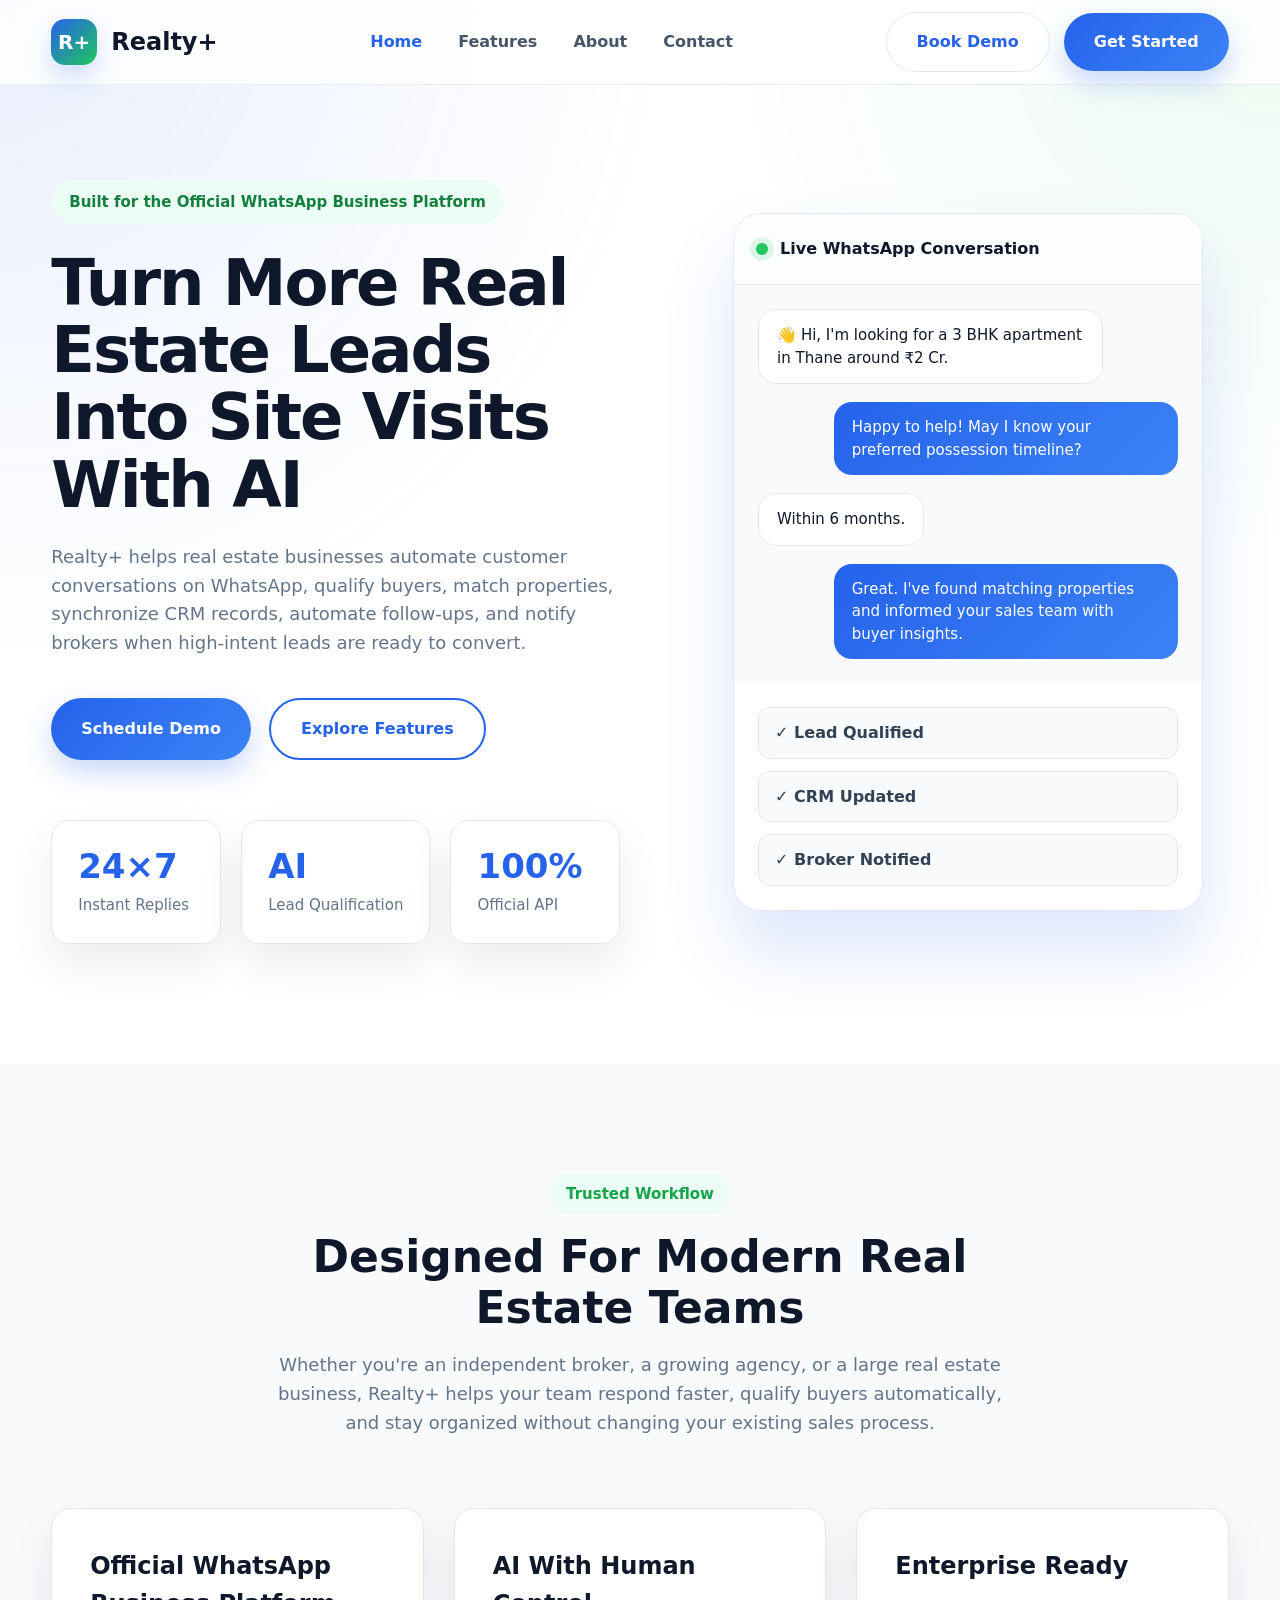
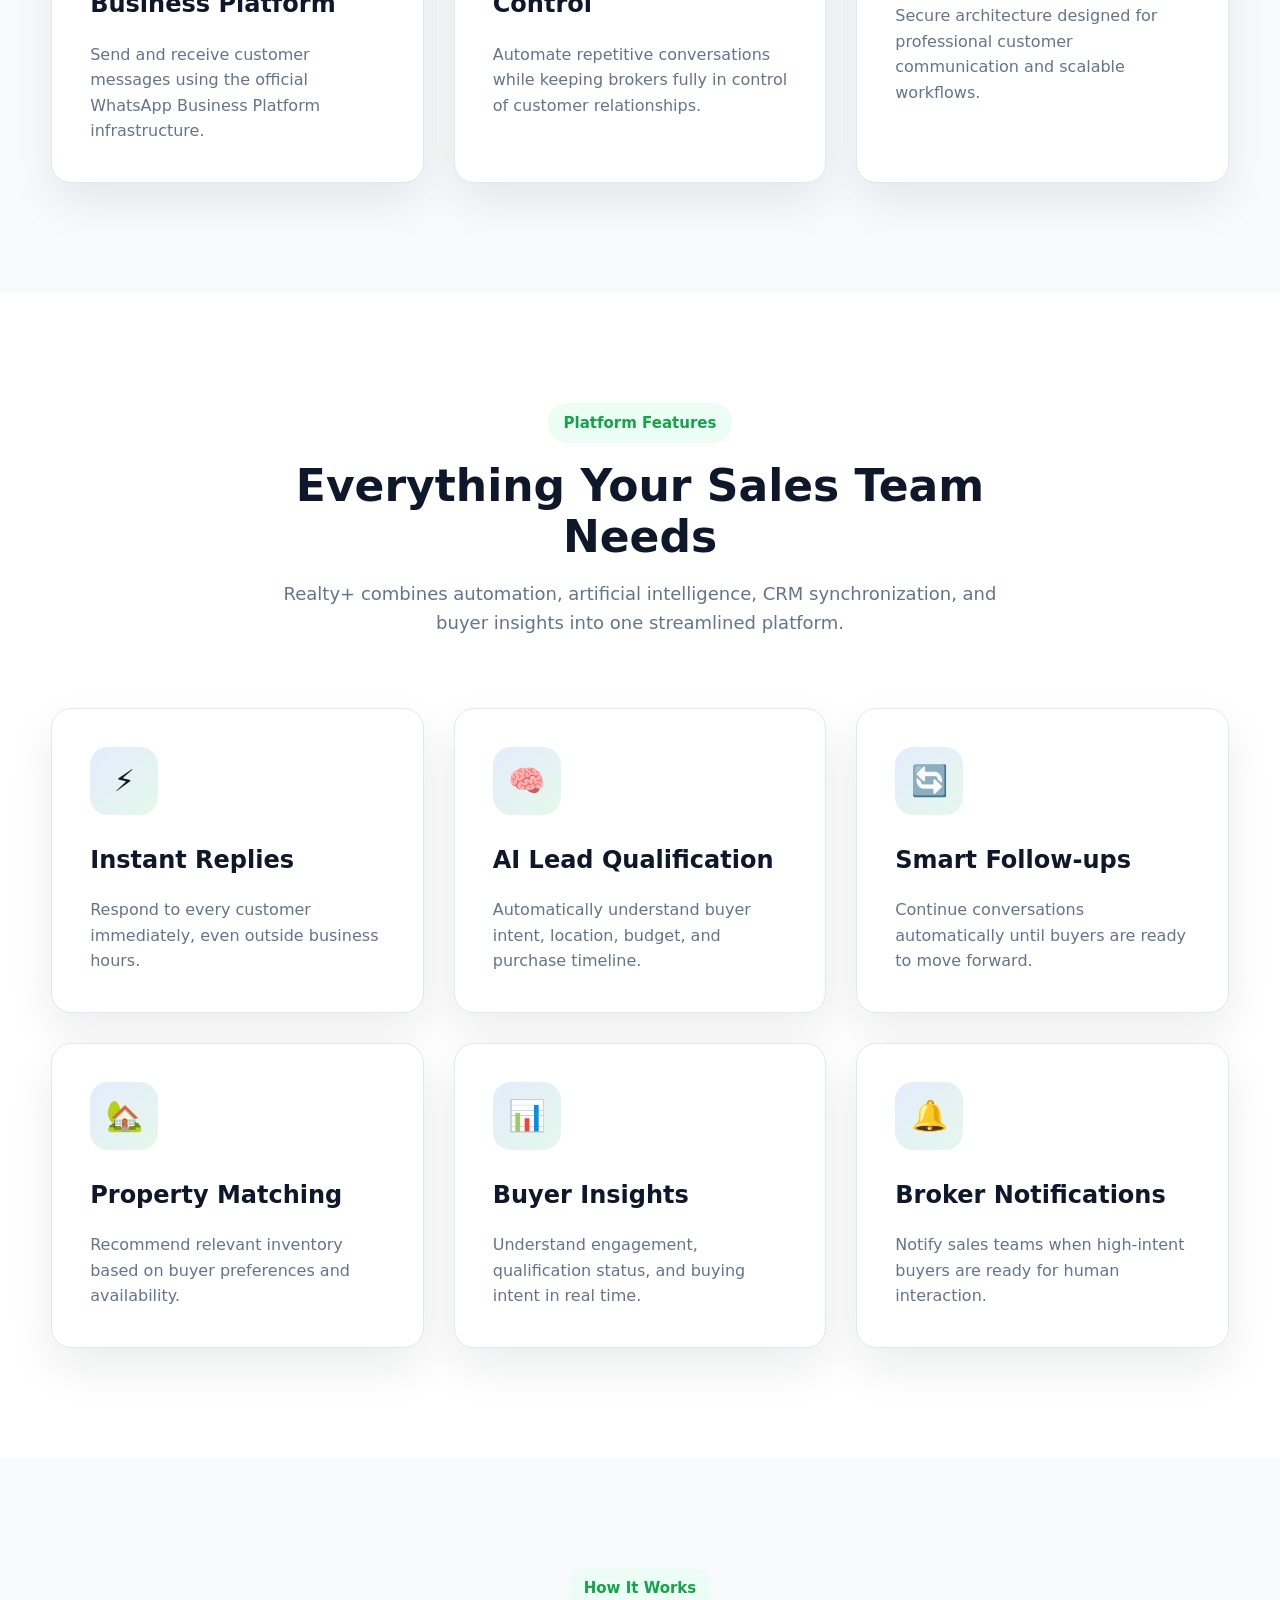
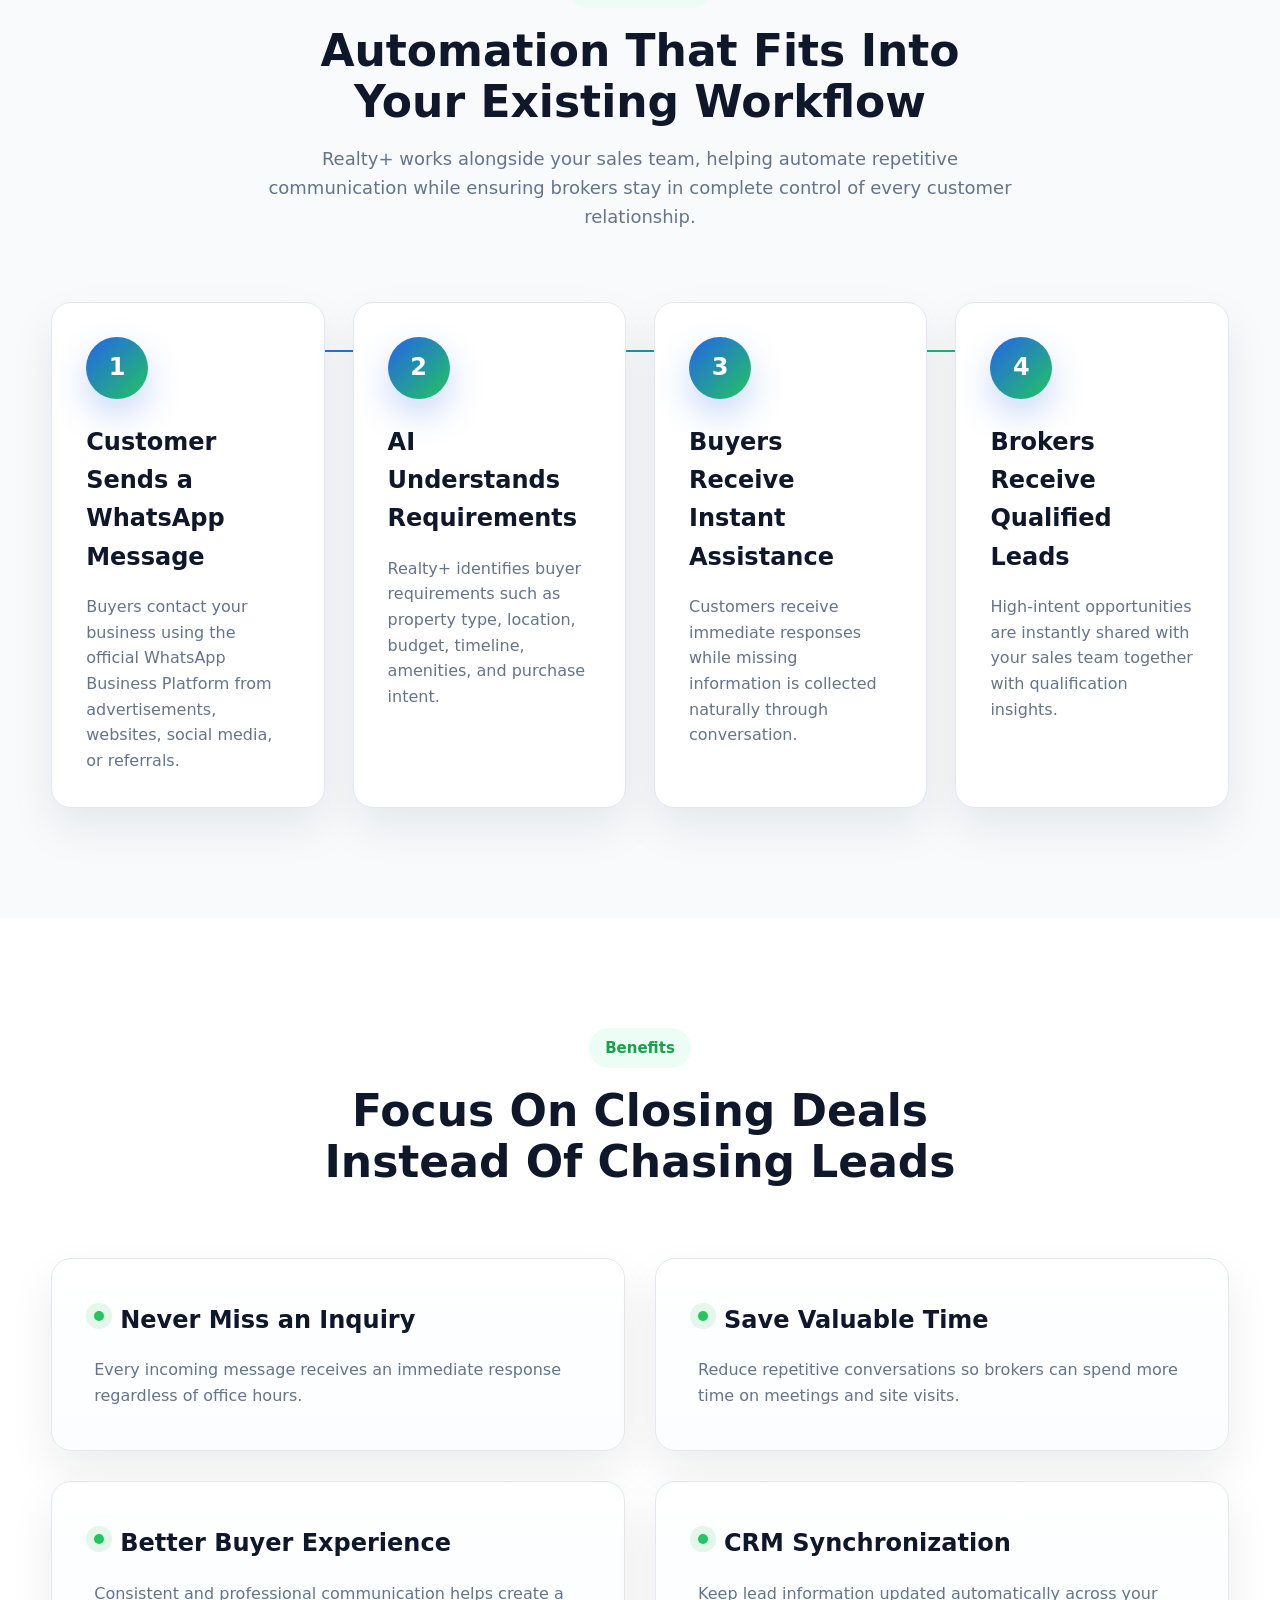
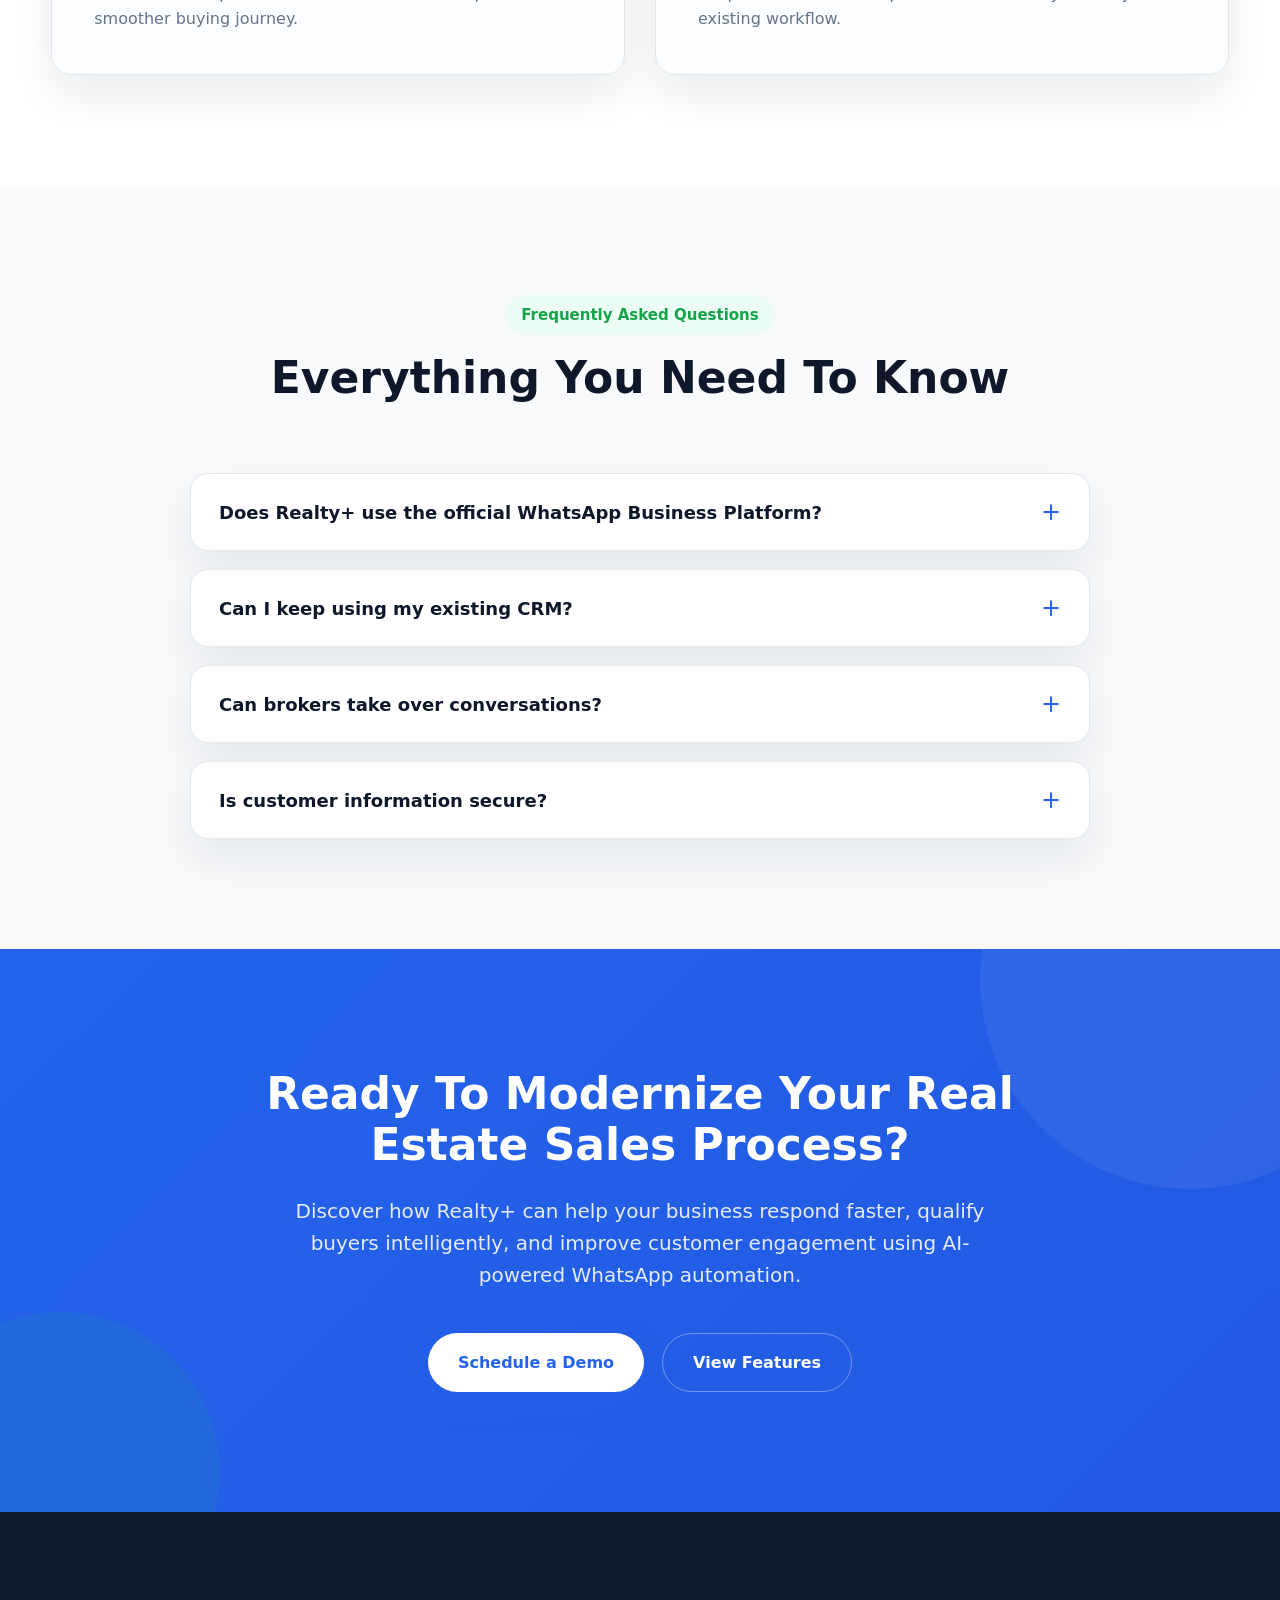
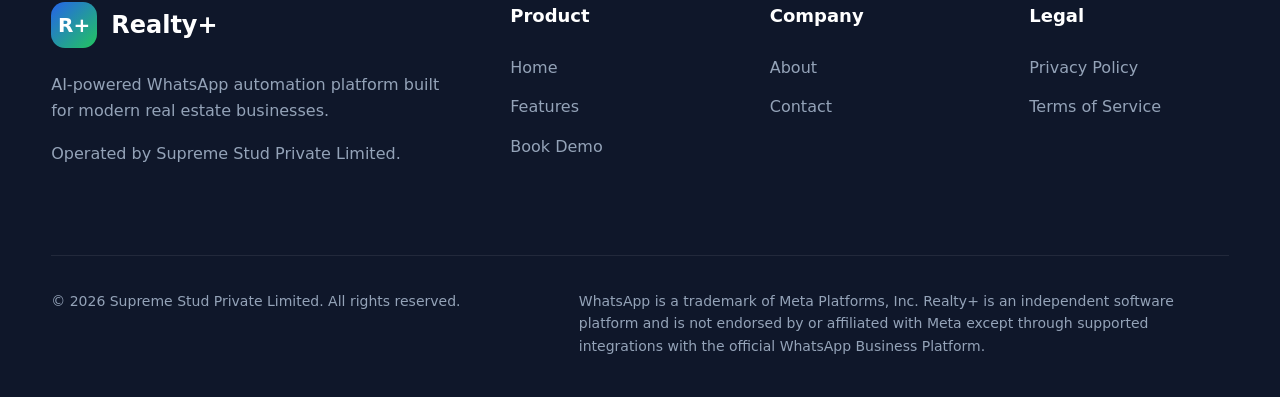
==== index.html @ c860bca6 "Add files via upload" ====
<!DOCTYPE html>
<html lang="en">

<head>

    <meta charset="UTF-8">
    <meta http-equiv="X-UA-Compatible" content="IE=edge">
    <meta name="viewport" content="width=device-width, initial-scale=1.0">

    <title>Realty+ | AI WhatsApp Automation for Real Estate Businesses</title>

    <meta name="description"
        content="Realty+ helps real estate businesses automate WhatsApp conversations using the official WhatsApp Business Platform. Instantly qualify leads, automate follow-ups, synchronize CRM, and convert more buyers.">

    <meta name="keywords"
        content="Real Estate AI, WhatsApp Automation, WhatsApp Business Platform, Broker CRM, Lead Qualification, Property Automation">

    <meta name="author" content="Supreme Stud Private Limited">

    <meta property="og:type" content="website">
    <meta property="og:title" content="Realty+">
    <meta property="og:description"
        content="AI-powered WhatsApp automation platform for modern real estate businesses.">

    <meta property="og:image" content="assets/logo.svg">

    <meta property="og:url" content="https://yourdomain.com">

    <meta name="twitter:card" content="summary_large_image">

    <link rel="icon" href="assets/favicon.svg">

    <link rel="stylesheet" href="css/style.css">
    <link rel="stylesheet" href="css/responsive.css">
    <link rel="stylesheet" href="css/animations.css">

</head>

<body>

    <!-- ================= NAVBAR ================= -->

    <header class="header">

        <div class="container">

            <nav class="navbar">

                <a href="index.html" class="logo">

                    <div class="logo-box">
                        R+
                    </div>

                    <span>Realty+</span>

                </a>

                <ul class="nav-menu">

                    <li><a href="index.html" class="active">Home</a></li>
                    <li><a href="features.html">Features</a></li>
                    <li><a href="about.html">About</a></li>
                    <li><a href="contact.html">Contact</a></li>

                </ul>

                <div class="nav-actions">

                    <a href="contact.html" class="btn btn-secondary">
                        Book Demo
                    </a>

                    <a href="contact.html" class="btn btn-primary">
                        Get Started
                    </a>

                </div>

                <div class="hamburger">

                    <span></span>
                    <span></span>
                    <span></span>

                </div>

            </nav>

        </div>

    </header>

    <!-- ================= HERO ================= -->

    <section class="hero">

        <div class="container hero-grid">

            <div class="hero-left">

                <div class="badge">

                    Built for the Official WhatsApp Business Platform

                </div>

                <h1>

                    Turn More Real Estate Leads Into Site Visits With AI

                </h1>

                <p>

                    Realty+ helps real estate businesses automate customer conversations on WhatsApp, qualify buyers,
                    match properties, synchronize CRM records, automate follow-ups, and notify brokers when high-intent
                    leads are ready to convert.

                </p>

                <div class="hero-buttons">

                    <a href="contact.html" class="btn btn-primary">

                        Schedule Demo

                    </a>

                    <a href="features.html" class="btn btn-outline">

                        Explore Features

                    </a>

                </div>

                <div class="hero-stats">

                    <div class="stat-card">

                        <h2>24×7</h2>

                        <span>Instant Replies</span>

                    </div>

                    <div class="stat-card">

                        <h2>AI</h2>

                        <span>Lead Qualification</span>

                    </div>

                    <div class="stat-card">

                        <h2>100%</h2>

                        <span>Official API</span>

                    </div>

                </div>

            </div>

            <div class="hero-right">

                <div class="chat-card">

                    <div class="chat-header">

                        <div class="status-dot"></div>

                        Live WhatsApp Conversation

                    </div>

                    <div class="chat-body">

                        <div class="message received">

                            👋 Hi, I'm looking for a 3 BHK apartment in Thane around ₹2 Cr.

                        </div>

                        <div class="message sent">

                            Happy to help! May I know your preferred possession timeline?

                        </div>

                        <div class="message received">

                            Within 6 months.

                        </div>

                        <div class="message sent">

                            Great. I've found matching properties and informed your sales team with buyer insights.

                        </div>

                    </div>

                    <div class="workflow">

                        <div class="workflow-item">

                            ✓ Lead Qualified

                        </div>

                        <div class="workflow-item">

                            ✓ CRM Updated

                        </div>

                        <div class="workflow-item">

                            ✓ Broker Notified

                        </div>

                    </div>

                </div>

            </div>

        </div>

    </section>

    <!-- ================= TRUST ================= -->

    <section class="trust">

        <div class="container">

            <div class="section-title">

                <span>

                    Trusted Workflow

                </span>

                <h2>

                    Designed For Modern Real Estate Teams

                </h2>

                <p>

                    Whether you're an independent broker, a growing agency, or a large real estate business, Realty+
                    helps your team respond faster, qualify buyers automatically, and stay organized without changing
                    your existing sales process.

                </p>

            </div>

            <div class="trust-grid">

                <div class="trust-card">

                    <h3>

                        Official WhatsApp Business Platform

                    </h3>

                    <p>

                        Send and receive customer messages using the official WhatsApp Business Platform infrastructure.

                    </p>

                </div>

                <div class="trust-card">

                    <h3>

                        AI With Human Control

                    </h3>

                    <p>

                        Automate repetitive conversations while keeping brokers fully in control of customer
                        relationships.

                    </p>

                </div>

                <div class="trust-card">

                    <h3>

                        Enterprise Ready

                    </h3>

                    <p>

                        Secure architecture designed for professional customer communication and scalable workflows.

                    </p>

                </div>

            </div>

        </div>

    </section>

    <!-- ================= FEATURES ================= -->

    <section class="features-preview">

        <div class="container">

            <div class="section-title">

                <span>

                    Platform Features

                </span>

                <h2>

                    Everything Your Sales Team Needs

                </h2>

                <p>

                    Realty+ combines automation, artificial intelligence, CRM synchronization, and buyer insights into
                    one streamlined platform.

                </p>

            </div>

            <div class="feature-grid">

                <div class="feature-card">

                    <div class="feature-icon">

                        ⚡

                    </div>

                    <h3>

                        Instant Replies

                    </h3>

                    <p>

                        Respond to every customer immediately, even outside business hours.

                    </p>

                </div>

                <div class="feature-card">

                    <div class="feature-icon">

                        🧠

                    </div>

                    <h3>

                        AI Lead Qualification

                    </h3>

                    <p>

                        Automatically understand buyer intent, location, budget, and purchase timeline.

                    </p>

                </div>

                <div class="feature-card">

                    <div class="feature-icon">

                        🔄

                    </div>

                    <h3>

                        Smart Follow-ups

                    </h3>

                    <p>

                        Continue conversations automatically until buyers are ready to move forward.

                    </p>

                </div>

                <div class="feature-card">

                    <div class="feature-icon">

                        🏡

                    </div>

                    <h3>

                        Property Matching

                    </h3>

                    <p>

                        Recommend relevant inventory based on buyer preferences and availability.

                    </p>

                </div>

                <div class="feature-card">

                    <div class="feature-icon">

                        📊

                    </div>

                    <h3>

                        Buyer Insights

                    </h3>

                    <p>

                        Understand engagement, qualification status, and buying intent in real time.

                    </p>

                </div>

                <div class="feature-card">

                    <div class="feature-icon">

                        🔔

                    </div>

                    <h3>

                        Broker Notifications

                    </h3>

                    <p>

                        Notify sales teams when high-intent buyers are ready for human interaction.

                    </p>

                </div>

            </div>

        </div>

    </section>

    <!-- CONTINUE IN PART 2 -->
         <!-- ================= HOW IT WORKS ================= -->

    <section class="how-it-works">

        <div class="container">

            <div class="section-title">

                <span>How It Works</span>

                <h2>
                    Automation That Fits Into Your Existing Workflow
                </h2>

                <p>
                    Realty+ works alongside your sales team, helping automate repetitive communication while ensuring brokers stay in complete control of every customer relationship.
                </p>

            </div>

            <div class="timeline">

                <div class="timeline-card">

                    <div class="timeline-number">
                        1
                    </div>

                    <h3>
                        Customer Sends a WhatsApp Message
                    </h3>

                    <p>
                        Buyers contact your business using the official WhatsApp Business Platform from advertisements, websites, social media, or referrals.
                    </p>

                </div>

                <div class="timeline-card">

                    <div class="timeline-number">
                        2
                    </div>

                    <h3>
                        AI Understands Requirements
                    </h3>

                    <p>
                        Realty+ identifies buyer requirements such as property type, location, budget, timeline, amenities, and purchase intent.
                    </p>

                </div>

                <div class="timeline-card">

                    <div class="timeline-number">
                        3
                    </div>

                    <h3>
                        Buyers Receive Instant Assistance
                    </h3>

                    <p>
                        Customers receive immediate responses while missing information is collected naturally through conversation.
                    </p>

                </div>

                <div class="timeline-card">

                    <div class="timeline-number">
                        4
                    </div>

                    <h3>
                        Brokers Receive Qualified Leads
                    </h3>

                    <p>
                        High-intent opportunities are instantly shared with your sales team together with qualification insights.
                    </p>

                </div>

            </div>

        </div>

    </section>

    <!-- ================= BENEFITS ================= -->

    <section class="benefits">

        <div class="container">

            <div class="section-title">

                <span>Benefits</span>

                <h2>
                    Focus On Closing Deals Instead Of Chasing Leads
                </h2>

            </div>

            <div class="benefit-grid">

                <div class="benefit-card">

                    <h3>
                        Never Miss an Inquiry
                    </h3>

                    <p>
                        Every incoming message receives an immediate response regardless of office hours.
                    </p>

                </div>

                <div class="benefit-card">

                    <h3>
                        Save Valuable Time
                    </h3>

                    <p>
                        Reduce repetitive conversations so brokers can spend more time on meetings and site visits.
                    </p>

                </div>

                <div class="benefit-card">

                    <h3>
                        Better Buyer Experience
                    </h3>

                    <p>
                        Consistent and professional communication helps create a smoother buying journey.
                    </p>

                </div>

                <div class="benefit-card">

                    <h3>
                        CRM Synchronization
                    </h3>

                    <p>
                        Keep lead information updated automatically across your existing workflow.
                    </p>

                </div>

            </div>

        </div>

    </section>

    <!-- ================= FAQ ================= -->

    <section class="faq">

        <div class="container">

            <div class="section-title">

                <span>Frequently Asked Questions</span>

                <h2>
                    Everything You Need To Know
                </h2>

            </div>

            <div class="faq-container">

                <div class="faq-item">

                    <button class="faq-question">

                        Does Realty+ use the official WhatsApp Business Platform?

                    </button>

                    <div class="faq-answer">

                        <p>
                            Yes. Realty+ is designed to work with the official WhatsApp Business Platform for business messaging.
                        </p>

                    </div>

                </div>

                <div class="faq-item">

                    <button class="faq-question">

                        Can I keep using my existing CRM?

                    </button>

                    <div class="faq-answer">

                        <p>
                            Realty+ is designed to synchronize customer information with supported CRM workflows, reducing manual work.
                        </p>

                    </div>

                </div>

                <div class="faq-item">

                    <button class="faq-question">

                        Can brokers take over conversations?

                    </button>

                    <div class="faq-answer">

                        <p>
                            Absolutely. Brokers remain in complete control and can continue conversations whenever required.
                        </p>

                    </div>

                </div>

                <div class="faq-item">

                    <button class="faq-question">

                        Is customer information secure?

                    </button>

                    <div class="faq-answer">

                        <p>
                            Realty+ is designed with secure business communication practices and responsible handling of customer information.
                        </p>

                    </div>

                </div>

            </div>

        </div>

    </section>

    <!-- ================= CTA ================= -->

    <section class="cta">

        <div class="container">

            <div class="cta-box">

                <h2>

                    Ready To Modernize Your Real Estate Sales Process?

                </h2>

                <p>

                    Discover how Realty+ can help your business respond faster, qualify buyers intelligently, and improve customer engagement using AI-powered WhatsApp automation.

                </p>

                <div class="cta-buttons">

                    <a href="contact.html" class="btn btn-primary">

                        Schedule a Demo

                    </a>

                    <a href="features.html" class="btn btn-secondary">

                        View Features

                    </a>

                </div>

            </div>

        </div>

    </section>

    <!-- ================= FOOTER ================= -->

    <footer class="footer">

        <div class="container">

            <div class="footer-grid">

                <div>

                    <div class="footer-logo">

                        <div class="logo-box">

                            R+

                        </div>

                        <span>

                            Realty+

                        </span>

                    </div>

                    <p>

                        AI-powered WhatsApp automation platform built for modern real estate businesses.

                    </p>

                    <p>

                        Operated by Supreme Stud Private Limited.

                    </p>

                </div>

                <div>

                    <h4>

                        Product

                    </h4>

                    <a href="index.html">Home</a>
                    <a href="features.html">Features</a>
                    <a href="contact.html">Book Demo</a>

                </div>

                <div>

                    <h4>

                        Company

                    </h4>

                    <a href="about.html">About</a>
                    <a href="contact.html">Contact</a>

                </div>

                <div>

                    <h4>

                        Legal

                    </h4>

                    <a href="privacy.html">Privacy Policy</a>
                    <a href="terms.html">Terms of Service</a>

                </div>

            </div>

            <div class="footer-bottom">

                <p>

                    © 2026 Supreme Stud Private Limited. All rights reserved.

                </p>

                <p>

                    WhatsApp is a trademark of Meta Platforms, Inc. Realty+ is an independent software platform and is not endorsed by or affiliated with Meta except through supported integrations with the official WhatsApp Business Platform.

                </p>

            </div>

        </div>

    </footer>

    <script type="application/ld+json">
    {
      "@context":"https://schema.org",
      "@type":"SoftwareApplication",
      "name":"Realty+",
      "applicationCategory":"BusinessApplication",
      "operatingSystem":"Web",
      "creator":{
        "@type":"Organization",
        "name":"Supreme Stud Private Limited"
      },
      "description":"AI-powered WhatsApp automation platform for real estate businesses.",
      "offers":{
        "@type":"Offer",
        "price":"0",
        "priceCurrency":"INR"
      }
    }
    </script>

    <script src="js/main.js"></script>
    <script src="js/animations.js"></script>

</body>

</html>
---- css/style.css ----
/* ==========================================================
   REALTY+
   Main Stylesheet
   Part 1/4
   ========================================================== */

/* =========================
   RESET
========================= */

*,
*::before,
*::after{
    margin:0;
    padding:0;
    box-sizing:border-box;
}

html{
    scroll-behavior:smooth;
}

body{

    font-family:
    Inter,
    system-ui,
    -apple-system,
    BlinkMacSystemFont,
    "Segoe UI",
    sans-serif;

    background:#ffffff;
    color:#0f172a;
    line-height:1.6;
    overflow-x:hidden;
}

img{
    max-width:100%;
    display:block;
}

a{
    text-decoration:none;
    color:inherit;
}

button{
    border:none;
    background:none;
    font-family:inherit;
    cursor:pointer;
}

ul{
    list-style:none;
}

section{
    padding:110px 0;
}

.container{

    width:min(1180px,92%);
    margin:auto;

}

/* =========================
   COLORS
========================= */

:root{

--primary:#2563eb;
--primary-dark:#1d4ed8;

--green:#22c55e;
--green-dark:#16a34a;

--white:#ffffff;

--bg:#f8fafc;

--text:#0f172a;

--muted:#64748b;

--border:#e2e8f0;

--shadow:

0 20px 45px rgba(15,23,42,.08);

--radius:20px;

--transition:.35s ease;

}

/* =========================
   TYPOGRAPHY
========================= */

h1{

font-size:64px;
line-height:1.05;
font-weight:800;
letter-spacing:-2px;

}

h2{

font-size:44px;
line-height:1.15;
font-weight:700;

}

h3{

font-size:24px;
font-weight:700;

}

h4{

font-size:18px;
font-weight:600;

}

p{

font-size:18px;
color:var(--muted);

}

.section-title{

max-width:760px;
margin:auto;
text-align:center;
margin-bottom:70px;

}

.section-title span{

display:inline-flex;

padding:8px 16px;

border-radius:999px;

background:#ecfdf5;

color:var(--green-dark);

font-weight:700;

margin-bottom:18px;

font-size:15px;

}

.section-title h2{

margin-bottom:18px;

}

/* =========================
   BUTTONS
========================= */

.btn{

display:inline-flex;

align-items:center;

justify-content:center;

gap:10px;

padding:16px 30px;

border-radius:999px;

font-weight:700;

transition:var(--transition);

}

.btn-primary{

background:linear-gradient(
135deg,
var(--primary),
#3b82f6
);

color:#fff;

box-shadow:

0 12px 28px rgba(37,99,235,.25);

}

.btn-primary:hover{

transform:translateY(-4px);

box-shadow:

0 20px 45px rgba(37,99,235,.35);

}

.btn-secondary{

background:#fff;

color:var(--primary);

border:1px solid var(--border);

}

.btn-secondary:hover{

background:#f8fafc;

transform:translateY(-3px);

}

.btn-outline{

background:transparent;

border:2px solid var(--primary);

color:var(--primary);

}

.btn-outline:hover{

background:var(--primary);

color:#fff;

}

/* =========================
   HEADER
========================= */

.header{

position:fixed;

top:0;

left:0;

width:100%;

z-index:999;

background:rgba(255,255,255,.82);

backdrop-filter:blur(18px);

border-bottom:1px solid rgba(226,232,240,.7);

transition:var(--transition);

}

.navbar{

height:84px;

display:flex;

align-items:center;

justify-content:space-between;

}

.logo{

display:flex;

align-items:center;

gap:14px;

font-weight:800;

font-size:24px;

}

.logo-box{

width:46px;

height:46px;

border-radius:14px;

background:linear-gradient(
135deg,
var(--primary),
var(--green)
);

display:flex;

align-items:center;

justify-content:center;

font-weight:800;

color:#fff;

font-size:20px;

box-shadow:

0 12px 24px rgba(37,99,235,.20);

}

.nav-menu{

display:flex;

align-items:center;

gap:36px;

}

.nav-menu a{

font-weight:600;

color:#475569;

transition:var(--transition);

position:relative;

}

.nav-menu a:hover{

color:var(--primary);

}

.nav-menu a.active{

color:var(--primary);

}

.nav-menu a::after{

content:"";

position:absolute;

left:0;

bottom:-8px;

width:0;

height:2px;

background:var(--primary);

transition:.3s;

}

.nav-menu a:hover::after{

width:100%;

}

.nav-actions{

display:flex;

gap:14px;

align-items:center;

}

.hamburger{

display:none;

flex-direction:column;

gap:6px;

cursor:pointer;

}

.hamburger span{

width:26px;

height:2px;

background:#0f172a;

transition:.3s;

}

/* =========================
   HERO
========================= */

.hero{

padding-top:180px;

padding-bottom:120px;

position:relative;

overflow:hidden;

background:

radial-gradient(
circle at top left,
rgba(37,99,235,.10),
transparent 40%
),

radial-gradient(
circle at top right,
rgba(34,197,94,.08),
transparent 35%
),

#ffffff;

}

.hero-grid{

display:grid;

grid-template-columns:

1.05fr
0.95fr;

align-items:center;

gap:80px;

}

.badge{

display:inline-flex;

align-items:center;

padding:10px 18px;

border-radius:999px;

background:#ecfdf5;

color:#15803d;

font-weight:700;

margin-bottom:26px;

font-size:15px;

}

.hero-left p{

margin-top:24px;

max-width:620px;

}

.hero-buttons{

display:flex;

gap:18px;

margin-top:40px;

flex-wrap:wrap;

}

.hero-stats{

display:flex;

gap:20px;

margin-top:60px;

flex-wrap:wrap;

}

.stat-card{

background:#fff;

border:1px solid var(--border);

border-radius:18px;

padding:26px;

min-width:170px;

box-shadow:var(--shadow);

transition:var(--transition);

}

.stat-card:hover{

transform:translateY(-8px);

}

.stat-card h2{

font-size:34px;

color:var(--primary);

margin-bottom:6px;

}

.stat-card span{

font-size:15px;

color:var(--muted);

}

/* =========================
   HERO CHAT CARD
========================= */

.hero-right{

display:flex;

justify-content:center;

}

.chat-card{

width:100%;

max-width:470px;

background:#fff;

border-radius:28px;

border:1px solid var(--border);

box-shadow:

0 30px 60px rgba(15,23,42,.10);

overflow:hidden;

}

.chat-header{

display:flex;

align-items:center;

gap:12px;

padding:22px;

border-bottom:1px solid var(--border);

font-weight:700;

background:#fbfdff;

}

.status-dot{

width:12px;

height:12px;

border-radius:50%;

background:var(--green);

box-shadow:

0 0 0 6px rgba(34,197,94,.15);

}

.chat-body{

padding:24px;

display:flex;

flex-direction:column;

gap:18px;

background:#f8fafc;

}

.message{

max-width:82%;

padding:14px 18px;

border-radius:18px;

font-size:15px;

line-height:1.5;

}

.received{

align-self:flex-start;

background:#fff;

border:1px solid var(--border);

}

.sent{

align-self:flex-end;

background:linear-gradient(
135deg,
var(--primary),
#3b82f6
);

color:#fff;

}

.workflow{

padding:24px;

display:flex;

flex-direction:column;

gap:12px;

background:#fff;

}

.workflow-item{

display:flex;

align-items:center;

gap:12px;

font-weight:600;

color:#334155;

padding:12px 16px;

border-radius:12px;

background:#f8fafc;

border:1px solid var(--border);

}
/* ==========================================================
   TRUST SECTION
========================================================== */

.trust{

background:var(--bg);

}

.trust-grid{

display:grid;

grid-template-columns:repeat(3,1fr);

gap:30px;

}

.trust-card{

background:#fff;

padding:38px;

border-radius:var(--radius);

border:1px solid var(--border);

box-shadow:var(--shadow);

transition:var(--transition);

}

.trust-card:hover{

transform:translateY(-10px);

border-color:rgba(37,99,235,.25);

}

.trust-card h3{

margin-bottom:18px;

color:var(--text);

}

.trust-card p{

font-size:16px;

}

/* ==========================================================
   FEATURES
========================================================== */

.features-preview{

background:#fff;

}

.feature-grid{

display:grid;

grid-template-columns:repeat(3,1fr);

gap:30px;

}

.feature-card{

background:#fff;

padding:38px;

border-radius:var(--radius);

border:1px solid var(--border);

box-shadow:var(--shadow);

transition:var(--transition);

position:relative;

overflow:hidden;

}

.feature-card::before{

content:"";

position:absolute;

left:0;

top:0;

width:100%;

height:5px;

background:linear-gradient(
90deg,
var(--primary),
var(--green)
);

transform:scaleX(0);

transform-origin:left;

transition:.35s;

}

.feature-card:hover::before{

transform:scaleX(1);

}

.feature-card:hover{

transform:translateY(-12px);

box-shadow:

0 30px 60px rgba(15,23,42,.12);

}

.feature-icon{

width:68px;

height:68px;

border-radius:18px;

display:flex;

align-items:center;

justify-content:center;

font-size:30px;

margin-bottom:26px;

background:linear-gradient(
135deg,
rgba(37,99,235,.12),
rgba(34,197,94,.12)
);

}

.feature-card h3{

margin-bottom:18px;

}

.feature-card p{

font-size:16px;

}

/* ==========================================================
   HOW IT WORKS
========================================================== */

.how-it-works{

background:var(--bg);

position:relative;

overflow:hidden;

}

.timeline{

display:grid;

grid-template-columns:repeat(4,1fr);

gap:28px;

position:relative;

}

.timeline::before{

content:"";

position:absolute;

left:8%;

right:8%;

top:48px;

height:2px;

background:linear-gradient(
90deg,
var(--primary),
var(--green)
);

z-index:0;

}

.timeline-card{

position:relative;

z-index:2;

background:#fff;

padding:34px;

border-radius:var(--radius);

border:1px solid var(--border);

box-shadow:var(--shadow);

transition:var(--transition);

}

.timeline-card:hover{

transform:translateY(-10px);

}

.timeline-number{

width:62px;

height:62px;

border-radius:50%;

background:linear-gradient(
135deg,
var(--primary),
var(--green)
);

display:flex;

align-items:center;

justify-content:center;

font-size:24px;

font-weight:700;

color:#fff;

margin-bottom:24px;

box-shadow:

0 15px 35px rgba(37,99,235,.25);

}

.timeline-card h3{

margin-bottom:18px;

}

.timeline-card p{

font-size:16px;

}

/* ==========================================================
   BENEFITS
========================================================== */

.benefits{

background:#fff;

}

.benefit-grid{

display:grid;

grid-template-columns:repeat(2,1fr);

gap:30px;

}

.benefit-card{

padding:42px;

border-radius:var(--radius);

background:linear-gradient(
180deg,
#ffffff,
#fbfdff
);

border:1px solid var(--border);

box-shadow:var(--shadow);

transition:var(--transition);

}

.benefit-card:hover{

transform:translateY(-10px);

}

.benefit-card h3{

margin-bottom:18px;

position:relative;

padding-left:26px;

}

.benefit-card h3::before{

content:"";

position:absolute;

left:0;

top:10px;

width:10px;

height:10px;

border-radius:50%;

background:var(--green);

box-shadow:

0 0 0 8px rgba(34,197,94,.12);

}

.benefit-card p{

font-size:16px;

}

/* ==========================================================
   CTA
========================================================== */

.cta{

padding:120px 0;

background:linear-gradient(
135deg,
#2563eb,
#1d4ed8
);

position:relative;

overflow:hidden;

}

.cta::before{

content:"";

position:absolute;

width:420px;

height:420px;

border-radius:50%;

background:rgba(255,255,255,.06);

top:-180px;

right:-120px;

}

.cta::after{

content:"";

position:absolute;

width:320px;

height:320px;

border-radius:50%;

background:rgba(34,197,94,.08);

bottom:-120px;

left:-100px;

}

.cta-box{

position:relative;

z-index:2;

max-width:860px;

margin:auto;

text-align:center;

}

.cta-box h2{

color:#fff;

margin-bottom:24px;

}

.cta-box p{

color:rgba(255,255,255,.88);

font-size:20px;

max-width:700px;

margin:auto;

margin-bottom:42px;

}

.cta-buttons{

display:flex;

justify-content:center;

gap:18px;

flex-wrap:wrap;

}

.cta .btn-primary{

background:#fff;

color:var(--primary);

}

.cta .btn-primary:hover{

background:#f8fafc;

}

.cta .btn-secondary{

background:transparent;

color:#fff;

border:1px solid rgba(255,255,255,.35);

}

.cta .btn-secondary:hover{

background:rgba(255,255,255,.12);

}
/* ==========================================================
   FAQ
========================================================== */

.faq{

background:var(--bg);

}

.faq-container{

max-width:900px;

margin:auto;

display:flex;

flex-direction:column;

gap:18px;

}

.faq-item{

background:#fff;

border:1px solid var(--border);

border-radius:18px;

overflow:hidden;

box-shadow:var(--shadow);

transition:var(--transition);

}

.faq-item:hover{

transform:translateY(-4px);

}

.faq-question{

width:100%;

padding:24px 28px;

display:flex;

justify-content:space-between;

align-items:center;

font-size:18px;

font-weight:700;

text-align:left;

color:var(--text);

cursor:pointer;

}

.faq-question::after{

content:"+";

font-size:24px;

font-weight:500;

color:var(--primary);

transition:var(--transition);

}

.faq-item.active .faq-question::after{

transform:rotate(45deg);

}

.faq-answer{

max-height:0;

overflow:hidden;

transition:max-height .35s ease;

}

.faq-answer p{

padding:0 28px 24px;

font-size:16px;

}

/* ==========================================================
   FOOTER
========================================================== */

.footer{

background:#0f172a;

padding:90px 0 40px;

color:#cbd5e1;

}

.footer-grid{

display:grid;

grid-template-columns:2fr 1fr 1fr 1fr;

gap:60px;

margin-bottom:70px;

}

.footer-logo{

display:flex;

align-items:center;

gap:14px;

margin-bottom:24px;

font-size:24px;

font-weight:800;

color:#fff;

}

.footer .logo-box{

box-shadow:none;

}

.footer h4{

color:#fff;

margin-bottom:24px;

}

.footer a{

display:block;

margin-bottom:14px;

color:#94a3b8;

transition:var(--transition);

}

.footer a:hover{

color:#fff;

padding-left:6px;

}

.footer p{

color:#94a3b8;

font-size:16px;

margin-bottom:18px;

}

.footer-bottom{

padding-top:34px;

border-top:1px solid rgba(255,255,255,.08);

display:flex;

justify-content:space-between;

align-items:flex-start;

gap:30px;

flex-wrap:wrap;

}

.footer-bottom p{

font-size:14px;

max-width:650px;

margin:0;

}

/* ==========================================================
   COMMON CARD
========================================================== */

.card{

background:#fff;

border:1px solid var(--border);

border-radius:var(--radius);

padding:40px;

box-shadow:var(--shadow);

transition:var(--transition);

}

.card:hover{

transform:translateY(-8px);

}

/* ==========================================================
   PAGE HERO
========================================================== */

.page-hero{

padding-top:180px;

padding-bottom:110px;

background:

radial-gradient(circle at left top,
rgba(37,99,235,.08),
transparent 40%),

radial-gradient(circle at right top,
rgba(34,197,94,.08),
transparent 35%),

#fff;

text-align:center;

}

.page-hero h1{

max-width:900px;

margin:auto;

margin-bottom:24px;

}

.page-hero p{

max-width:760px;

margin:auto;

font-size:20px;

}

/* ==========================================================
   CONTACT
========================================================== */

.contact-section{

background:var(--bg);

}

.contact-grid{

display:grid;

grid-template-columns:1fr 1fr;

gap:50px;

align-items:start;

}

.contact-card{

background:#fff;

padding:42px;

border-radius:var(--radius);

border:1px solid var(--border);

box-shadow:var(--shadow);

}

.contact-card h3{

margin-bottom:20px;

}

.contact-item{

margin-bottom:28px;

}

.contact-item h4{

margin-bottom:8px;

color:var(--primary);

}

.contact-form{

display:flex;

flex-direction:column;

gap:22px;

}

.contact-form input,

.contact-form textarea,

.contact-form select{

width:100%;

padding:18px 20px;

border-radius:14px;

border:1px solid var(--border);

background:#fff;

font-size:16px;

font-family:inherit;

transition:var(--transition);

outline:none;

}

.contact-form textarea{

min-height:180px;

resize:vertical;

}

.contact-form input:focus,

.contact-form textarea:focus,

.contact-form select:focus{

border-color:var(--primary);

box-shadow:

0 0 0 4px rgba(37,99,235,.10);

}

/* ==========================================================
   ABOUT
========================================================== */

.company-grid{

display:grid;

grid-template-columns:1fr 1fr;

gap:50px;

align-items:center;

}

.company-card{

padding:40px;

border-radius:var(--radius);

background:#fff;

border:1px solid var(--border);

box-shadow:var(--shadow);

}

.company-card ul{

margin-top:24px;

display:flex;

flex-direction:column;

gap:18px;

}

.company-card li{

display:flex;

align-items:flex-start;

gap:12px;

color:var(--muted);

}

.company-card li::before{

content:"✓";

font-weight:700;

color:var(--green);

margin-top:1px;

}

/* ==========================================================
   FEATURE PAGE
========================================================== */

.feature-section{

background:#fff;

}

.feature-row{

display:grid;

grid-template-columns:1fr 1fr;

gap:60px;

align-items:center;

margin-bottom:110px;

}

.feature-row:last-child{

margin-bottom:0;

}

.feature-content h2{

margin-bottom:20px;

}

.feature-content p{

margin-bottom:26px;

}

.feature-content ul{

display:flex;

flex-direction:column;

gap:16px;

}

.feature-content li{

display:flex;

gap:12px;

color:var(--muted);

}

.feature-content li::before{

content:"✔";

color:var(--green);

font-weight:700;

}

.feature-visual{

background:linear-gradient(
135deg,
rgba(37,99,235,.08),
rgba(34,197,94,.08)
);

border-radius:30px;

border:1px solid var(--border);

min-height:420px;

display:flex;

align-items:center;

justify-content:center;

padding:40px;

box-shadow:var(--shadow);

}
/* ==========================================================
   PRIVACY & TERMS PAGES
========================================================== */

.legal-section{

background:var(--bg);

}

.legal-container{

max-width:900px;

margin:auto;

background:#fff;

padding:60px;

border-radius:var(--radius);

border:1px solid var(--border);

box-shadow:var(--shadow);

}

.legal-container h2{

font-size:32px;

margin-top:50px;

margin-bottom:18px;

}

.legal-container h2:first-child{

margin-top:0;

}

.legal-container h3{

font-size:22px;

margin-top:32px;

margin-bottom:14px;

}

.legal-container p{

margin-bottom:18px;

font-size:17px;

line-height:1.9;

}

.legal-container ul{

margin:20px 0 30px 22px;

list-style:disc;

}

.legal-container li{

margin-bottom:12px;

color:var(--muted);

line-height:1.8;

}

/* ==========================================================
   TABLE
========================================================== */

.table-wrapper{

overflow-x:auto;

margin:30px 0;

}

table{

width:100%;

border-collapse:collapse;

}

th{

background:var(--primary);

color:#fff;

font-weight:700;

padding:18px;

text-align:left;

}

td{

padding:18px;

border:1px solid var(--border);

font-size:16px;

color:var(--muted);

}

tr:nth-child(even){

background:#f8fafc;

}

/* ==========================================================
   BADGES
========================================================== */

.badge-blue{

display:inline-flex;

align-items:center;

padding:8px 18px;

border-radius:999px;

background:rgba(37,99,235,.10);

color:var(--primary);

font-weight:700;

font-size:14px;

}

.badge-green{

display:inline-flex;

align-items:center;

padding:8px 18px;

border-radius:999px;

background:rgba(34,197,94,.12);

color:var(--green-dark);

font-weight:700;

font-size:14px;

}

/* ==========================================================
   DIVIDERS
========================================================== */

.divider{

width:100%;

height:1px;

background:var(--border);

margin:70px 0;

}

/* ==========================================================
   UTILITIES
========================================================== */

.text-center{

text-align:center;

}

.text-left{

text-align:left;

}

.mt-20{

margin-top:20px;

}

.mt-30{

margin-top:30px;

}

.mt-40{

margin-top:40px;

}

.mt-60{

margin-top:60px;

}

.mb-20{

margin-bottom:20px;

}

.mb-40{

margin-bottom:40px;

}

.mb-60{

margin-bottom:60px;

}

.w-100{

width:100%;

}

.hidden{

display:none;

}

.shadow{

box-shadow:var(--shadow);

}

.radius{

border-radius:var(--radius);

}

/* ==========================================================
   SCROLLBAR
========================================================== */

::-webkit-scrollbar{

width:10px;

}

::-webkit-scrollbar-track{

background:#eef2f7;

}

::-webkit-scrollbar-thumb{

background:linear-gradient(
180deg,
var(--primary),
var(--green)
);

border-radius:999px;

}

::-webkit-scrollbar-thumb:hover{

background:var(--primary);

}

/* ==========================================================
   SELECTION
========================================================== */

::selection{

background:rgba(37,99,235,.18);

color:var(--text);

}

/* ==========================================================
   FOCUS
========================================================== */

:focus-visible{

outline:3px solid rgba(37,99,235,.25);

outline-offset:3px;

}

/* ==========================================================
   SMOOTH TRANSITIONS
========================================================== */

a,
button,
input,
textarea,
select,
.card,
.feature-card,
.trust-card,
.timeline-card,
.benefit-card,
.stat-card,
.contact-card{

transition:all .3s ease;

}

/* ==========================================================
   IMAGE HELPERS
========================================================== */

.img-fluid{

width:100%;

height:auto;

display:block;

}

.rounded{

border-radius:24px;

}

.object-cover{

object-fit:cover;

}

/* ==========================================================
   SPACING HELPERS
========================================================== */

.py-0{

padding-top:0;

padding-bottom:0;

}

.py-60{

padding-top:60px;

padding-bottom:60px;

}

.py-80{

padding-top:80px;

padding-bottom:80px;

}

.py-120{

padding-top:120px;

padding-bottom:120px;

}

/* ==========================================================
   END OF FILE
========================================================== */
---- css/responsive.css ----
/* ==========================================================
   REALTY+
   Responsive Stylesheet
========================================================== */

/* ==========================
   1200px
========================== */

@media (max-width:1200px){

.hero-grid{

grid-template-columns:1fr;
gap:70px;

}

.hero-left{

text-align:center;

}

.hero-left p{

margin-left:auto;
margin-right:auto;

}

.hero-buttons{

justify-content:center;

}

.hero-stats{

justify-content:center;

}

.hero-right{

order:-1;

}

.timeline{

grid-template-columns:repeat(2,1fr);

}

.timeline::before{

display:none;

}

.feature-row{

grid-template-columns:1fr;

}

.company-grid{

grid-template-columns:1fr;

}

.contact-grid{

grid-template-columns:1fr;

}

}

/* ==========================
   992px
========================== */

@media (max-width:992px){

h1{

font-size:52px;

}

h2{

font-size:38px;

}

section{

padding:90px 0;

}

.feature-grid{

grid-template-columns:repeat(2,1fr);

}

.trust-grid{

grid-template-columns:1fr;

}

.footer-grid{

grid-template-columns:repeat(2,1fr);

gap:40px;

}

.nav-actions{

display:none;

}

.nav-menu{

position:fixed;

top:84px;

right:-100%;

width:300px;

height:calc(100vh - 84px);

background:#ffffff;

display:flex;

flex-direction:column;

justify-content:flex-start;

align-items:flex-start;

padding:40px;

gap:28px;

box-shadow:-10px 0 30px rgba(15,23,42,.08);

transition:.35s ease;

}

.nav-menu.active{

right:0;

}

.hamburger{

display:flex;

}

}

/* ==========================
   768px
========================== */

@media (max-width:768px){

h1{

font-size:42px;
letter-spacing:-1px;

}

h2{

font-size:34px;

}

p{

font-size:17px;

}

.hero{

padding-top:150px;

}

.hero-grid{

gap:50px;

}

.chat-card{

max-width:100%;

}

.feature-grid{

grid-template-columns:1fr;

}

.timeline{

grid-template-columns:1fr;

}

.benefit-grid{

grid-template-columns:1fr;

}

.hero-stats{

flex-direction:column;

align-items:center;

}

.stat-card{

width:100%;
max-width:320px;

}

.footer-grid{

grid-template-columns:1fr;

}

.footer-bottom{

flex-direction:column;

}

.page-hero{

padding-top:150px;

}

.legal-container{

padding:40px 28px;

}

.cta-buttons{

flex-direction:column;

align-items:center;

}

.hero-buttons{

flex-direction:column;

align-items:center;

}

.hero-buttons .btn,
.cta-buttons .btn{

width:100%;
max-width:320px;

}

}

/* ==========================
   576px
========================== */

@media (max-width:576px){

.container{

width:92%;

}

section{

padding:75px 0;

}

h1{

font-size:36px;

}

h2{

font-size:30px;

}

.navbar{

height:76px;

}

.logo{

font-size:22px;

}

.logo-box{

width:42px;
height:42px;
font-size:18px;

}

.badge{

font-size:13px;
padding:8px 14px;

}

.hero-stats{

margin-top:40px;

}

.stat-card{

padding:20px;

}

.feature-card,
.trust-card,
.timeline-card,
.benefit-card,
.company-card,
.contact-card{

padding:28px;

}

.chat-header{

padding:18px;

}

.chat-body{

padding:18px;

}

.workflow{

padding:18px;

}

.message{

font-size:14px;

}

.contact-form input,
.contact-form textarea,
.contact-form select{

padding:16px;

}

.btn{

padding:15px 24px;

}

.section-title{

margin-bottom:50px;

}

}

/* ==========================
   420px
========================== */

@media (max-width:420px){

h1{

font-size:32px;

}

h2{

font-size:27px;

}

.hero{

padding-top:135px;

}

.logo span{

display:none;

}

.nav-menu{

width:100%;

}

.chat-card{

border-radius:20px;

}

.footer{

padding-top:70px;

}

.footer-logo{

font-size:22px;

}

}
---- css/animations.css ----
/* ==========================================================
   REALTY+
   Animations
========================================================== */

/* ==========================
   KEYFRAMES
========================== */

@keyframes fadeUp{

0%{

opacity:0;
transform:translateY(50px);

}

100%{

opacity:1;
transform:translateY(0);

}

}

@keyframes fadeDown{

0%{

opacity:0;
transform:translateY(-40px);

}

100%{

opacity:1;
transform:translateY(0);

}

}

@keyframes fadeLeft{

0%{

opacity:0;
transform:translateX(-40px);

}

100%{

opacity:1;
transform:translateX(0);

}

}

@keyframes fadeRight{

0%{

opacity:0;
transform:translateX(40px);

}

100%{

opacity:1;
transform:translateX(0);

}

}

@keyframes zoomIn{

0%{

opacity:0;
transform:scale(.9);

}

100%{

opacity:1;
transform:scale(1);

}

}

@keyframes float{

0%{

transform:translateY(0);

}

50%{

transform:translateY(-12px);

}

100%{

transform:translateY(0);

}

}

@keyframes pulse{

0%{

transform:scale(1);

}

50%{

transform:scale(1.05);

}

100%{

transform:scale(1);

}

}

@keyframes glow{

0%{

box-shadow:
0 0 0 rgba(37,99,235,.15);

}

50%{

box-shadow:
0 0 30px rgba(37,99,235,.35);

}

100%{

box-shadow:
0 0 0 rgba(37,99,235,.15);

}

}

@keyframes gradientMove{

0%{

background-position:0% 50%;

}

50%{

background-position:100% 50%;

}

100%{

background-position:0% 50%;

}

}

@keyframes rotate{

0%{

transform:rotate(0deg);

}

100%{

transform:rotate(360deg);

}

}

/* ==========================
   INITIAL STATES
========================== */

.reveal{

opacity:0;

transform:translateY(60px);

transition:

opacity .8s ease,
transform .8s ease;

}

.reveal.active{

opacity:1;

transform:translateY(0);

}

/* ==========================
   HERO
========================== */

.hero-left{

animation:

fadeLeft .9s ease forwards;

}

.hero-right{

animation:

fadeRight .9s ease forwards;

}

.chat-card{

animation:

float 6s ease-in-out infinite;

}

/* ==========================
   BUTTONS
========================== */

.btn-primary{

animation:

fadeUp .7s ease;

}

.btn-primary:hover{

animation:

pulse .4s ease;

}

.logo-box{

animation:

glow 4s infinite;

}

/* ==========================
   CARDS
========================== */

.feature-card,
.trust-card,
.timeline-card,
.benefit-card,
.stat-card,
.contact-card{

transition:

transform .35s ease,
box-shadow .35s ease;

}

.feature-card:hover,
.trust-card:hover,
.timeline-card:hover,
.benefit-card:hover,
.stat-card:hover,
.contact-card:hover{

transform:

translateY(-10px);

}

/* ==========================
   SECTION TITLES
========================== */

.section-title{

animation:

fadeUp .8s ease;

}

/* ==========================
   BADGES
========================== */

.badge,
.badge-blue,
.badge-green{

animation:

zoomIn .7s ease;

}

/* ==========================
   CTA
========================== */

.cta{

background-size:200% 200%;

animation:

gradientMove 12s ease infinite;

}

/* ==========================
   STATUS DOT
========================== */

.status-dot{

animation:

pulse 2s infinite;

}

/* ==========================
   HAMBURGER
========================== */

.hamburger span{

transition:.35s ease;

}

.hamburger.active span:nth-child(1){

transform:

translateY(8px)
rotate(45deg);

}

.hamburger.active span:nth-child(2){

opacity:0;

}

.hamburger.active span:nth-child(3){

transform:

translateY(-8px)
rotate(-45deg);

}

/* ==========================
   FAQ
========================== */

.faq-answer{

transition:

max-height .35s ease;

}

.faq-item{

transition:

transform .3s ease,
box-shadow .3s ease;

}

/* ==========================
   LINKS
========================== */

a{

transition:

color .25s ease;

}

/* ==========================
   IMAGE EFFECTS
========================== */

img{

transition:

transform .4s ease;

}

img:hover{

transform:scale(1.02);

}

/* ==========================
   SCROLLBAR
========================== */

::-webkit-scrollbar-thumb{

transition:.3s;

}

/* ==========================
   DISABLE FOR REDUCED MOTION
========================== */

@media (prefers-reduced-motion: reduce){

*,
*::before,
*::after{

animation:none !important;

transition:none !important;

scroll-behavior:auto !important;

}

}
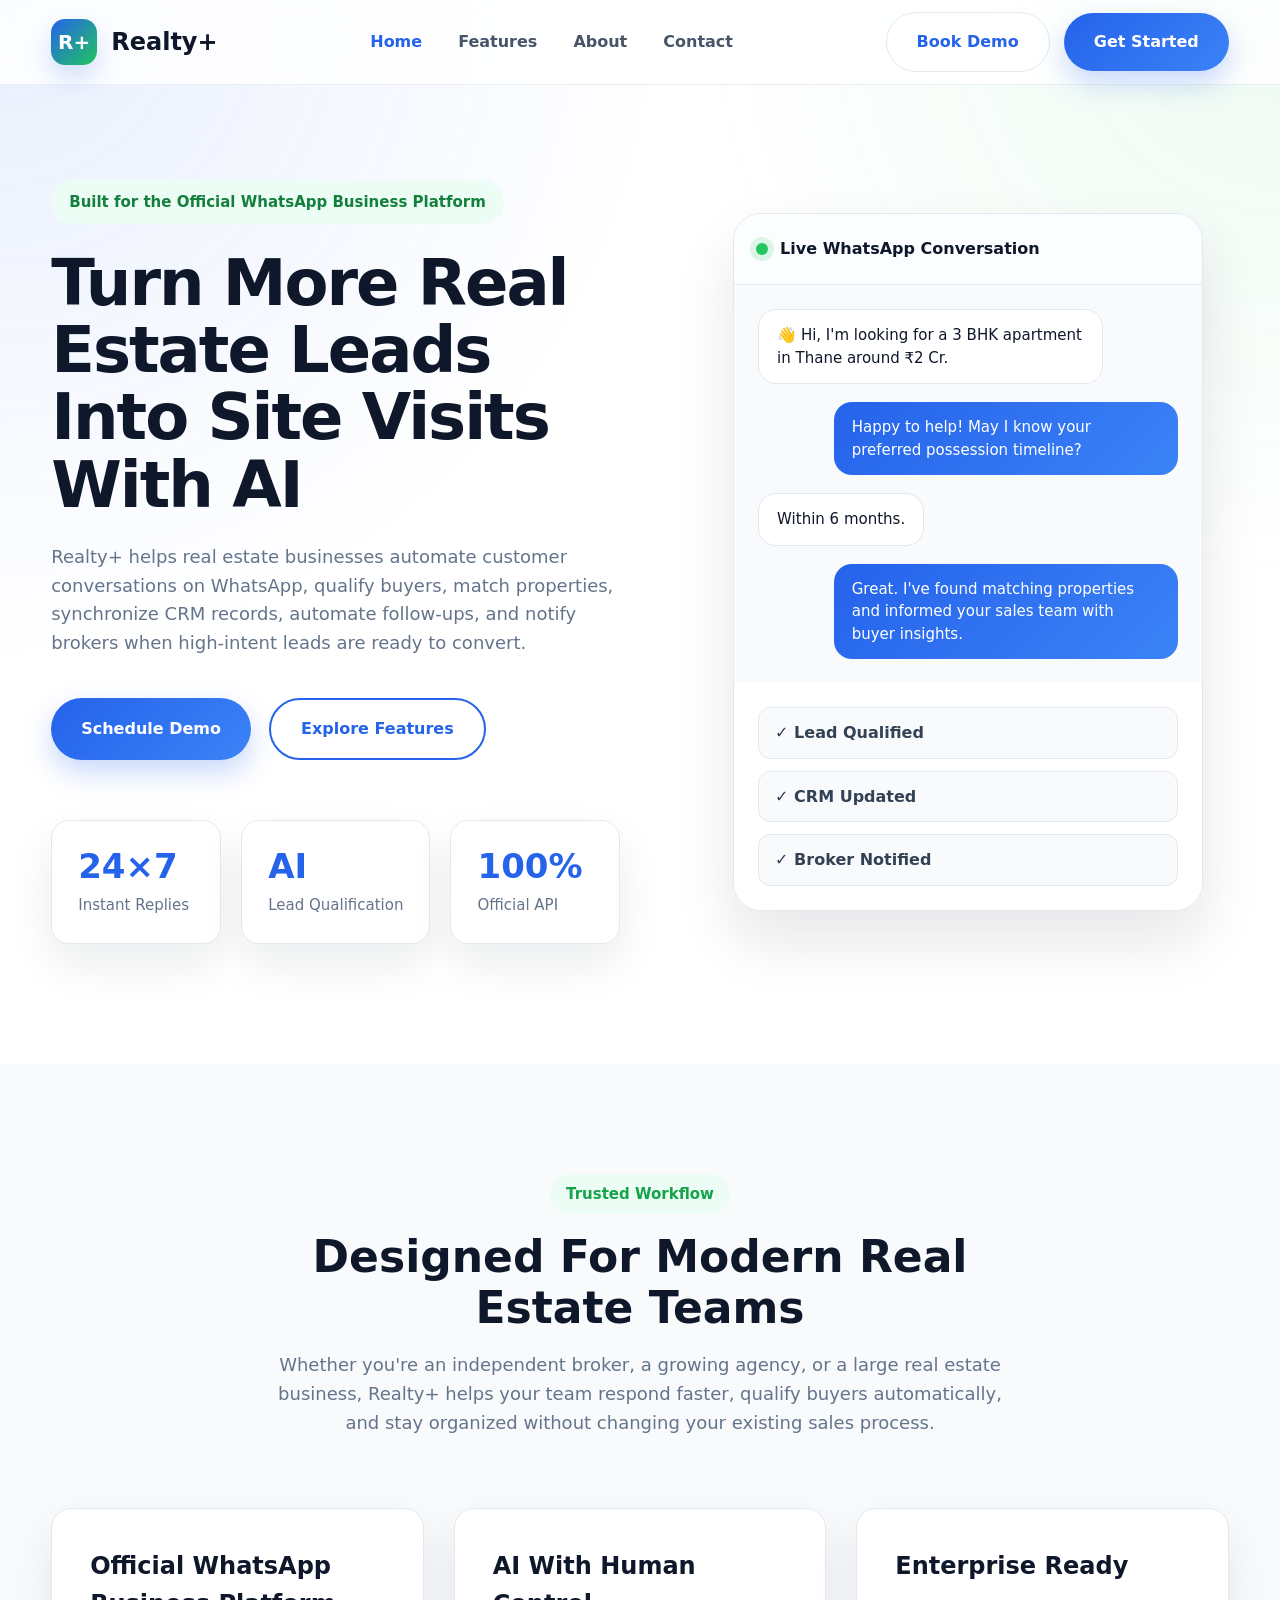
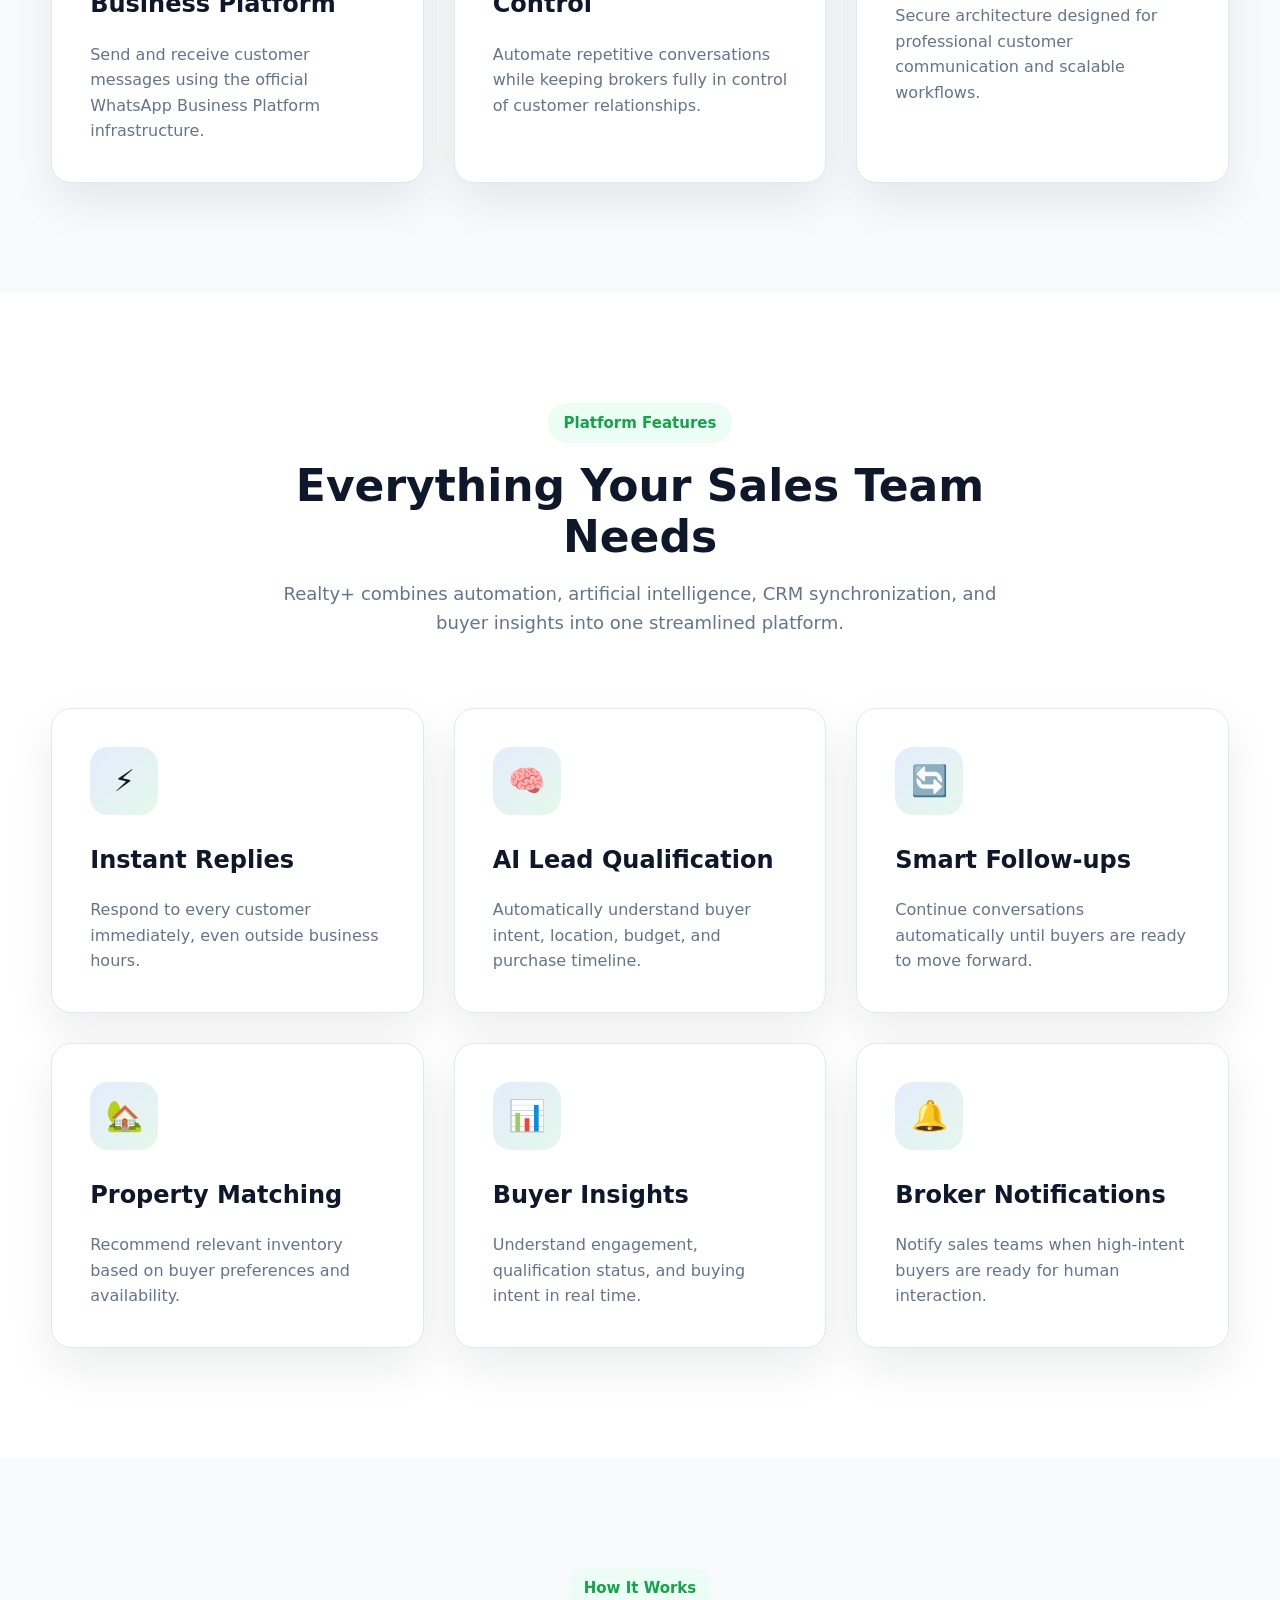
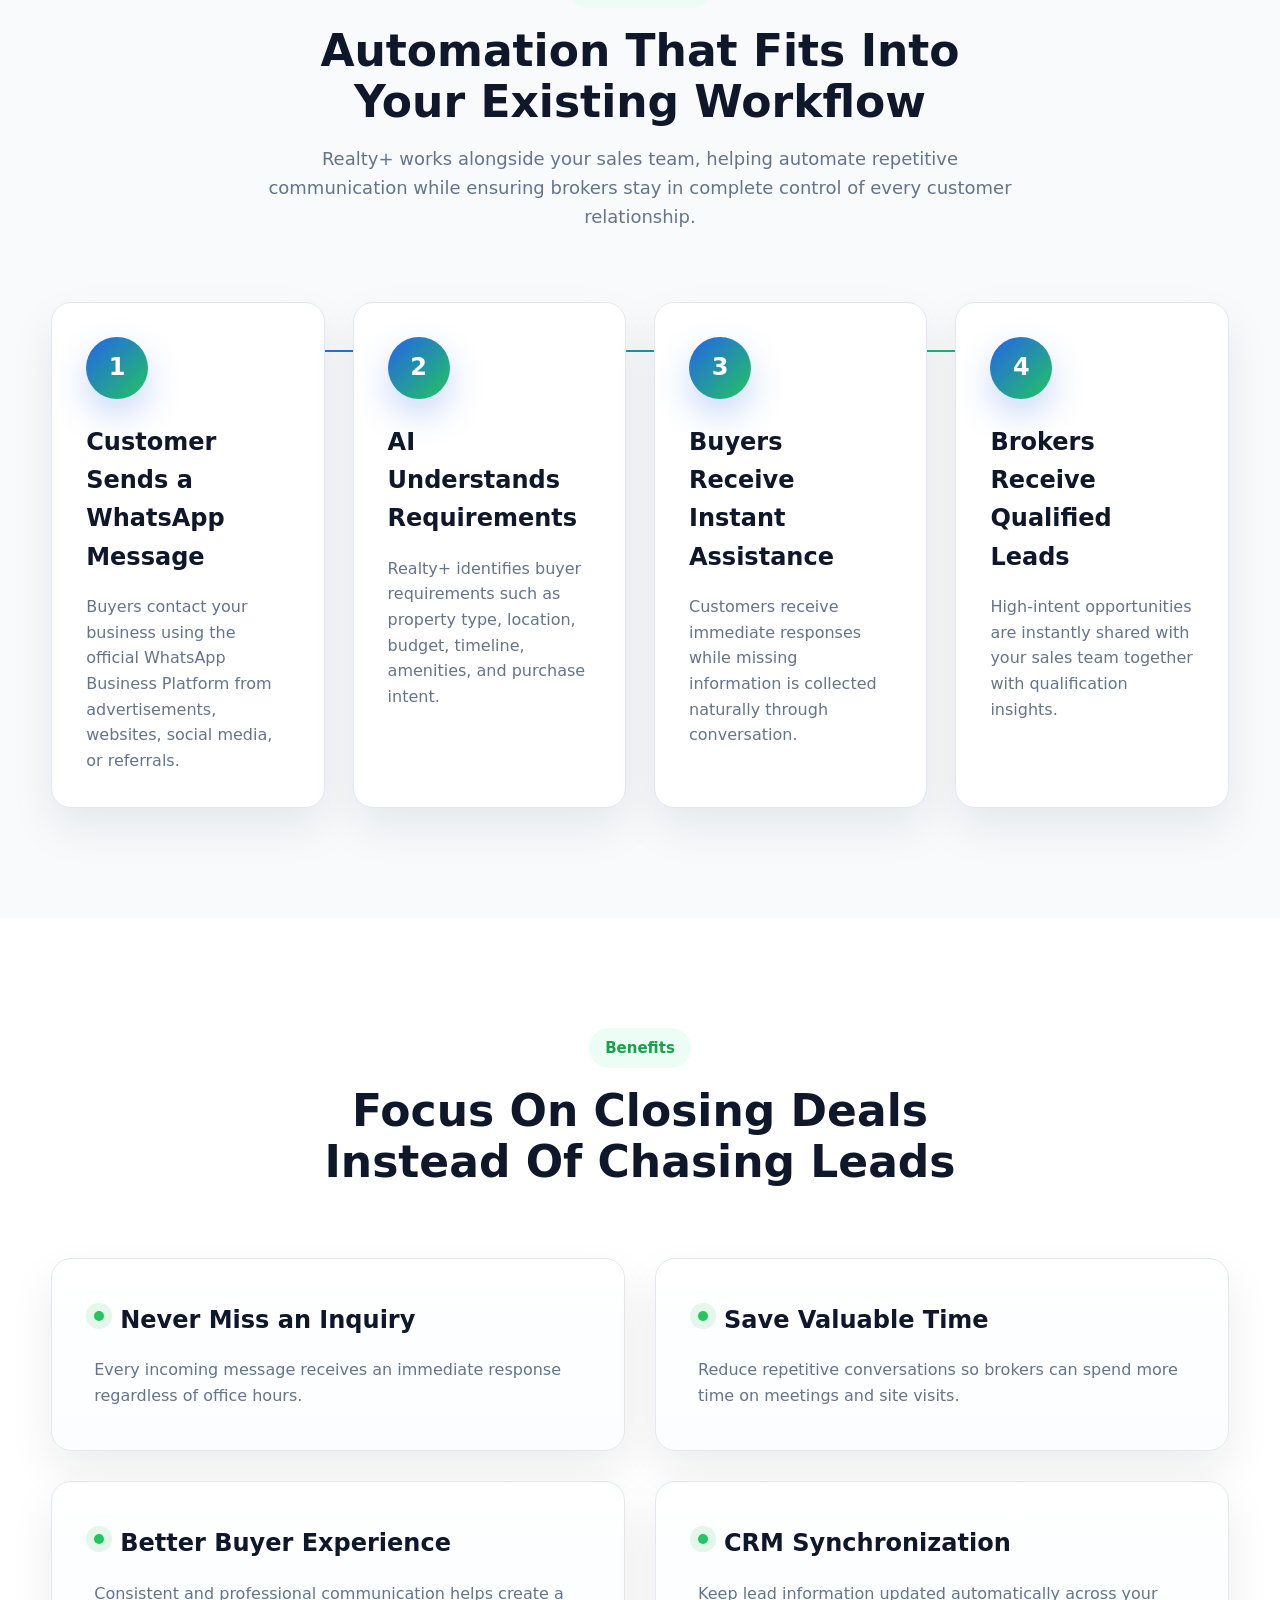
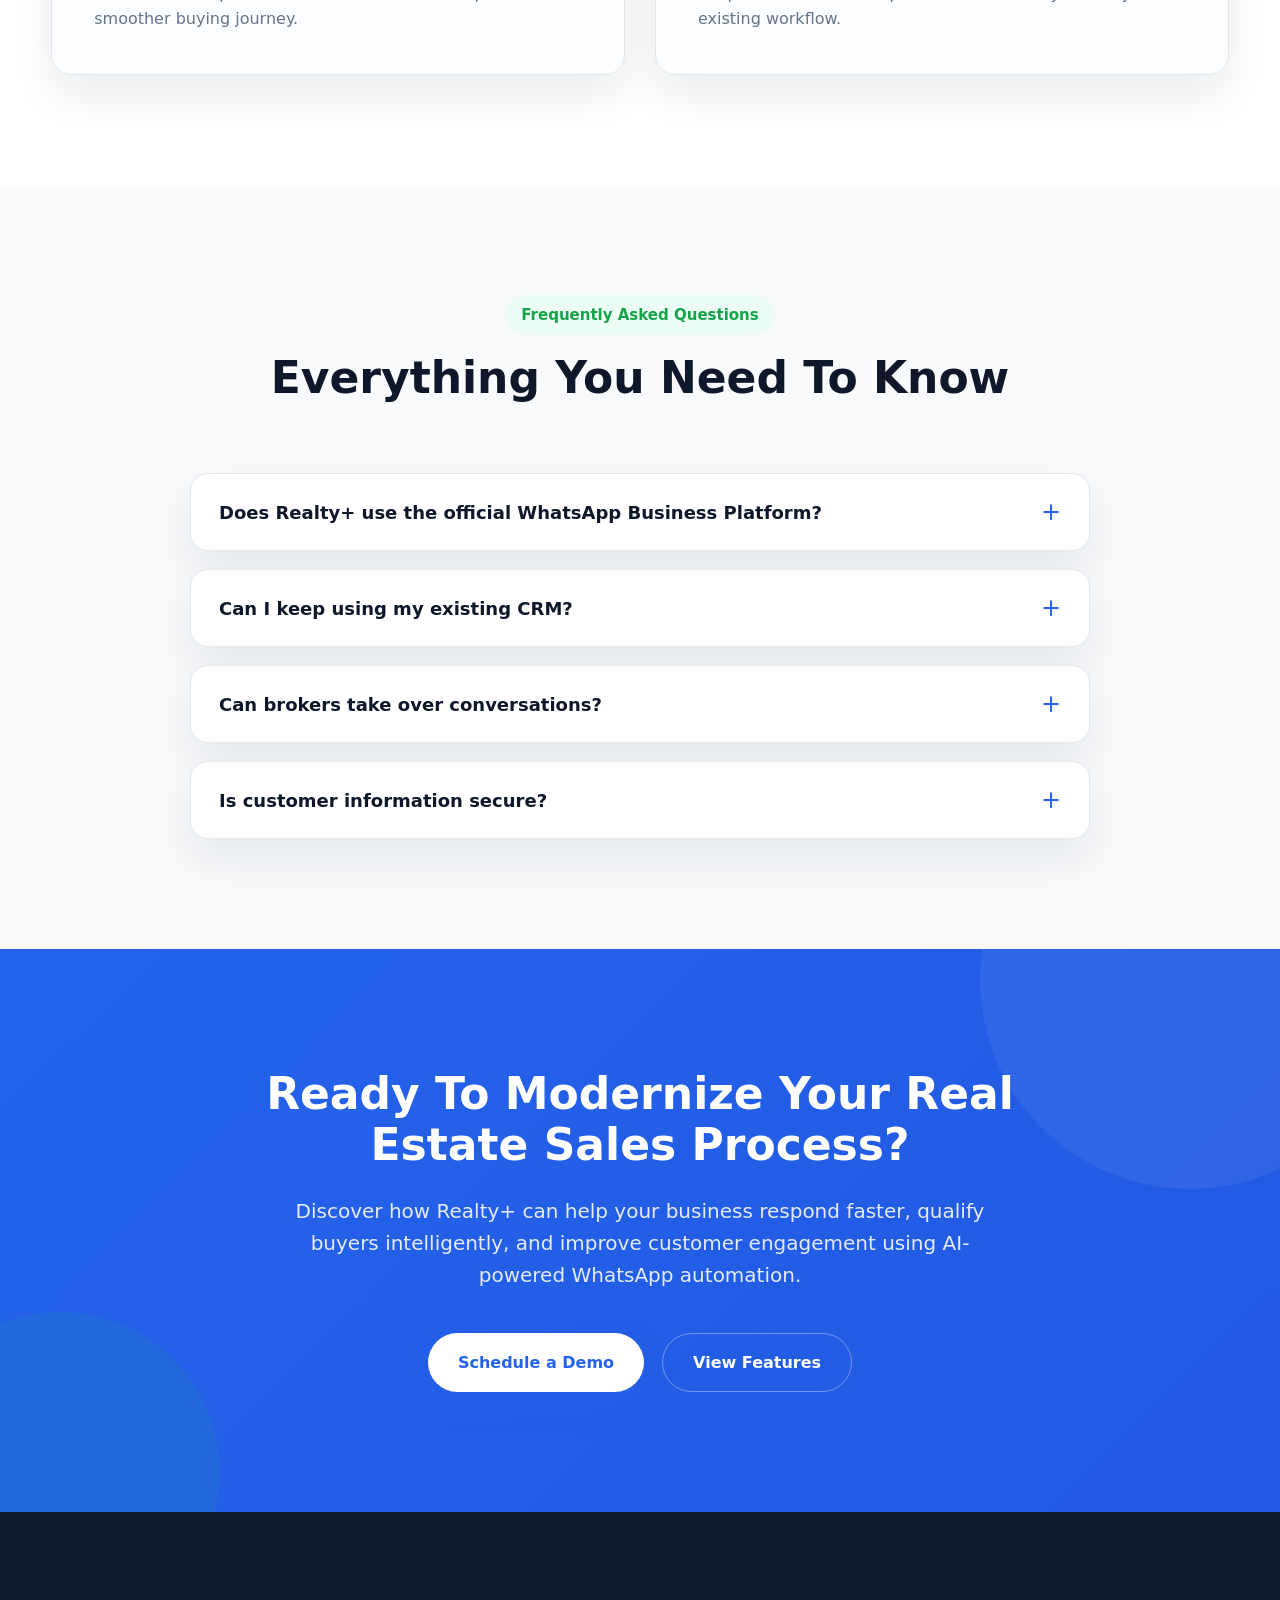
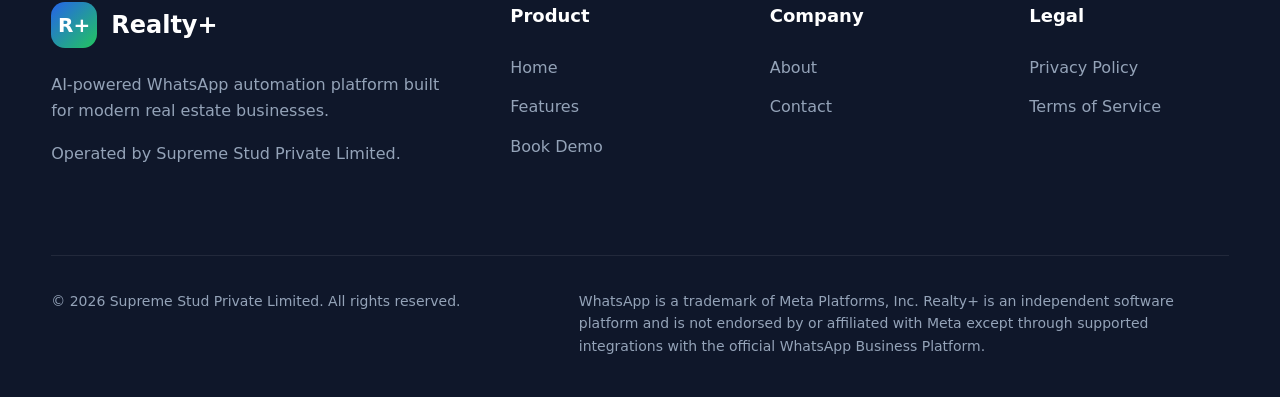
==== commit 67c9d7f7: "Update Open Graph URL for realty-plus site" ====
--- a/index.html
+++ b/index.html
@@ -24,7 +24,7 @@
 
     <meta property="og:image" content="assets/logo.svg">
 
-    <meta property="og:url" content="https://yourdomain.com">
+    <meta property="og:url" content="https://realty-plus-ai.github.io/realty-plus/">
 
     <meta name="twitter:card" content="summary_large_image">
 
@@ -921,4 +921,4 @@
 
 </body>
 
-</html>+</html>
